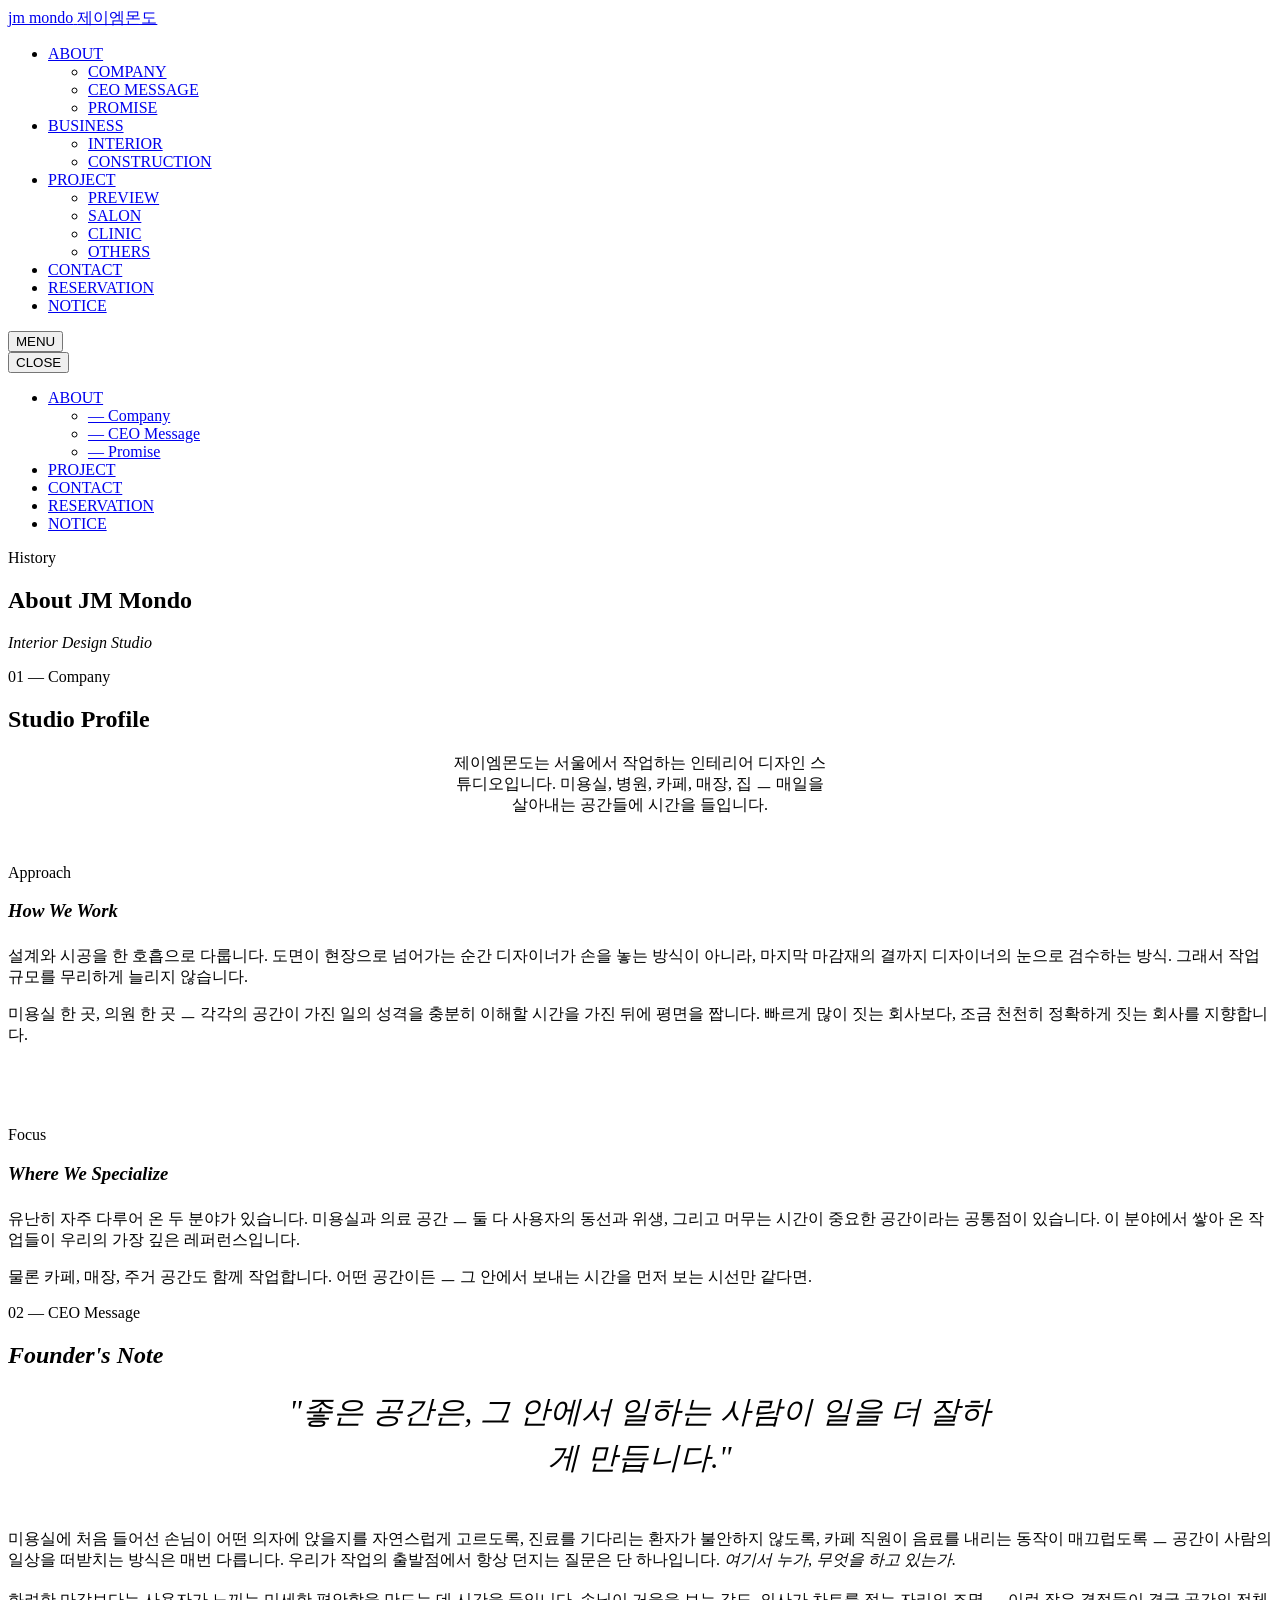
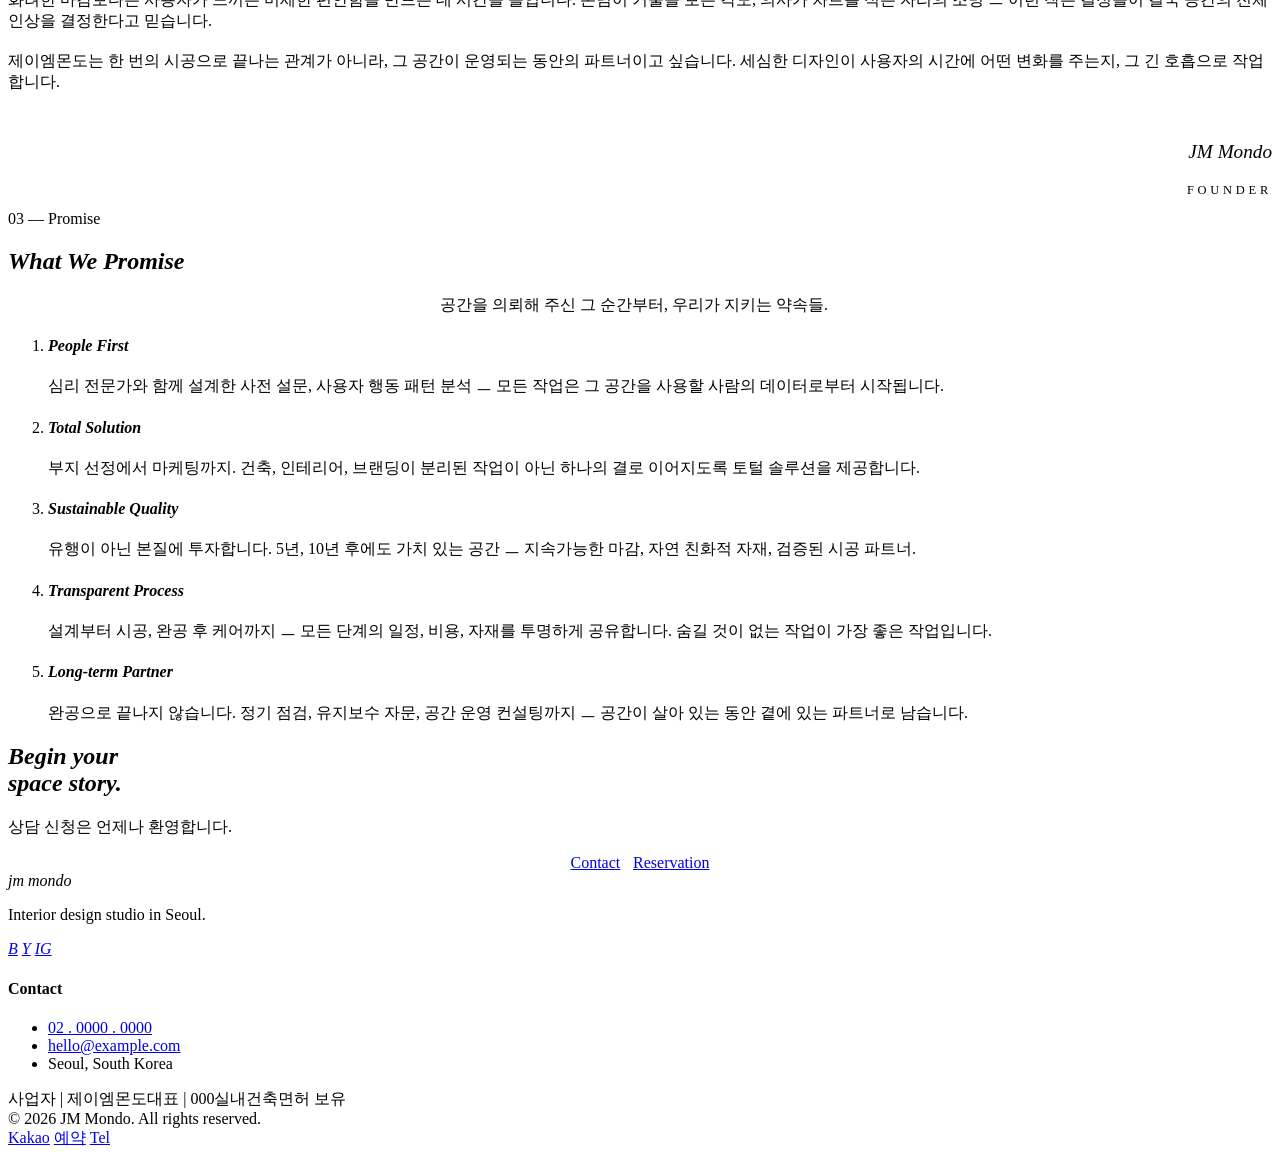
==== about.html @ fde7090d "Add files via upload" ====
<!DOCTYPE html>
<html lang="ko">
<head>
  <meta charset="UTF-8" />
  <meta name="viewport" content="width=device-width, initial-scale=1.0" />
  <title>About — 제이엠몬도 (JM Mondo)</title>
  <meta name="description" content="제이엠몬도는 사람을 위한 공간, 지속가능한 건축을 지향하는 공간 디자인 & 건축 기업입니다." />
  <link rel="preconnect" href="https://fonts.googleapis.com" />
  <link rel="preconnect" href="https://fonts.gstatic.com" crossorigin />
  <link href="https://fonts.googleapis.com/css2?family=Cormorant+Garamond:ital,wght@0,400;0,500;1,400;1,500&family=Noto+Sans+KR:wght@300;400;500;700&family=Noto+Serif+KR:wght@300;400&display=swap" rel="stylesheet" />
  <link rel="stylesheet" href="css/style.css" />
</head>
<body>

  <header class="site-header">
    <div class="nav-inner">
      <a href="index.html" class="brand-mark">
        <span class="brand">jm mondo</span>
        <span class="ko">제이엠몬도</span>
      </a>
      <nav>
        <ul class="nav-list">
          <li><a href="about.html">ABOUT</a>
            <ul class="submenu">
              <li><a href="about.html#company">COMPANY</a></li>
              <li><a href="about.html#ceo-message">CEO MESSAGE</a></li>
              <li><a href="about.html#promise">PROMISE</a></li>
            </ul>
          </li>
          <li><a href="business.html">BUSINESS</a>
            <ul class="submenu">
              <li><a href="business.html#interior">INTERIOR</a></li>
              <li><a href="business.html#construction">CONSTRUCTION</a></li>
            </ul>
          </li>
          <li><a href="project.html">PROJECT</a>
            <ul class="submenu">
              <li><a href="project.html#all">PREVIEW</a></li>
              <li><a href="project.html#salon">SALON</a></li>
              <li><a href="project.html#clinic">CLINIC</a></li>
              <li><a href="project.html#others">OTHERS</a></li>
            </ul>
          </li>
          <li><a href="contact.html">CONTACT</a></li>
          <li><a href="reservation.html">RESERVATION</a></li>
          <li><a href="notice.html">NOTICE</a></li>
        </ul>
      </nav>
      <button class="menu-trigger" aria-label="메뉴 열기"><span>MENU</span><span class="bars" aria-hidden="true"><span></span><span></span></span></button>
    </div>
  </header>

  <div class="drawer-overlay"></div>
  <aside class="mobile-drawer">
    <button class="drawer-close">CLOSE</button>
    <ul class="drawer-list">
      <li><a href="about.html">ABOUT</a><ul class="sub-list"><li><a href="about.html#company">— Company</a></li><li><a href="about.html#ceo-message">— CEO Message</a></li><li><a href="about.html#promise">— Promise</a></li></ul></li>
      <li><a href="project.html">PROJECT</a></li>
      <li><a href="contact.html">CONTACT</a></li>
      <li><a href="reservation.html">RESERVATION</a></li>
      <li><a href="notice.html">NOTICE</a></li>
    </ul>
  </aside>

  <!-- ========== PAGE HERO ========== -->
  <section class="page-hero">
    <div class="container-narrow">
      <span class="eyebrow reveal">History</span>
      <h1 class="h-display reveal">About JM Mondo</h1>
      <p class="body-en reveal"><em>Interior Design Studio</em></p>
    </div>
  </section>

  <!-- ========== COMPANY ========== -->
  <section id="company">
    <div class="container-narrow">
      <div class="section-head">
        <span class="eyebrow reveal">01 — Company</span>
        <h2 class="h-section reveal">Studio Profile</h2>
      </div>

      <p class="body-kr reveal" style="text-align:center; max-width:48ch; margin:0 auto 3rem;">
        제이엠몬도는 서울에서 작업하는 인테리어 디자인 스튜디오입니다. 미용실, 병원, 카페, 매장, 집 ㅡ 매일을 살아내는 공간들에 시간을 들입니다.
      </p>

      <div class="reveal" style="margin-top:3rem;">
        <span class="eyebrow" style="display:block; margin-bottom:1rem;">Approach</span>
        <h3 class="h-section" style="margin-bottom:1.5rem;"><em>How We Work</em></h3>
        <p class="body-kr">설계와 시공을 한 호흡으로 다룹니다. 도면이 현장으로 넘어가는 순간 디자이너가 손을 놓는 방식이 아니라, 마지막 마감재의 결까지 디자이너의 눈으로 검수하는 방식. 그래서 작업 규모를 무리하게 늘리지 않습니다.</p>
        <p class="body-kr" style="margin-top:1rem;">미용실 한 곳, 의원 한 곳 ㅡ 각각의 공간이 가진 일의 성격을 충분히 이해할 시간을 가진 뒤에 평면을 짭니다. 빠르게 많이 짓는 회사보다, 조금 천천히 정확하게 짓는 회사를 지향합니다.</p>
      </div>

      <div class="reveal" style="margin-top:5rem;">
        <span class="eyebrow" style="display:block; margin-bottom:1rem;">Focus</span>
        <h3 class="h-section" style="margin-bottom:1.5rem;"><em>Where We Specialize</em></h3>
        <p class="body-kr">유난히 자주 다루어 온 두 분야가 있습니다. 미용실과 의료 공간 ㅡ 둘 다 사용자의 동선과 위생, 그리고 머무는 시간이 중요한 공간이라는 공통점이 있습니다. 이 분야에서 쌓아 온 작업들이 우리의 가장 깊은 레퍼런스입니다.</p>
        <p class="body-kr" style="margin-top:1rem;">물론 카페, 매장, 주거 공간도 함께 작업합니다. 어떤 공간이든 ㅡ 그 안에서 보내는 시간을 먼저 보는 시선만 같다면.</p>
      </div>
    </div>
  </section>

  <!-- ========== CEO MESSAGE ========== -->
  <section id="ceo-message" style="background:var(--bg-alt);">
    <div class="container-narrow">
      <div class="section-head">
        <span class="eyebrow reveal">02 — CEO Message</span>
        <h2 class="h-section reveal"><em>Founder's Note</em></h2>
      </div>

      <div class="reveal" style="text-align:center;">
        <blockquote style="font-family:var(--font-display); font-style:italic; font-size:clamp(1.4rem, 2.4vw, 2rem); line-height:1.5; max-width:46ch; margin:0 auto 2rem; color:var(--text);">
          "좋은 공간은, 그 안에서 일하는 사람이 일을 더 잘하게 만듭니다."
        </blockquote>
        <div class="divider"></div>
      </div>

      <p class="body-kr reveal" style="margin-top:3rem;">
        미용실에 처음 들어선 손님이 어떤 의자에 앉을지를 자연스럽게 고르도록, 진료를 기다리는 환자가 불안하지 않도록, 카페 직원이 음료를 내리는 동작이 매끄럽도록 ㅡ 공간이 사람의 일상을 떠받치는 방식은 매번 다릅니다. 우리가 작업의 출발점에서 항상 던지는 질문은 단 하나입니다. <em>여기서 누가, 무엇을 하고 있는가.</em>
      </p>
      <p class="body-kr reveal" style="margin-top:1.2rem;">
        화려한 마감보다는 사용자가 느끼는 미세한 편안함을 만드는 데 시간을 들입니다. 손님이 거울을 보는 각도, 의사가 차트를 적는 자리의 조명 ㅡ 이런 작은 결정들이 결국 공간의 전체 인상을 결정한다고 믿습니다.
      </p>
      <p class="body-kr reveal" style="margin-top:1.2rem;">
        제이엠몬도는 한 번의 시공으로 끝나는 관계가 아니라, 그 공간이 운영되는 동안의 파트너이고 싶습니다. 세심한 디자인이 사용자의 시간에 어떤 변화를 주는지, 그 긴 호흡으로 작업합니다.
      </p>

      <div class="reveal" style="margin-top:3rem; text-align:right;">
        <p style="font-family:var(--font-display); font-style:italic; font-size:1.2rem; color:var(--text);"><em>JM Mondo</em></p>
        <p style="font-size:0.78rem; letter-spacing:0.3em; text-transform:uppercase; color:var(--text-muted); margin-top:0.4rem;">Founder</p>
      </div>
    </div>
  </section>

  <!-- ========== PROMISE ========== -->
  <section id="promise">
    <div class="container-narrow">
      <div class="section-head">
        <span class="eyebrow reveal">03 — Promise</span>
        <h2 class="h-section reveal"><em>What We Promise</em></h2>
        <p class="body-kr reveal" style="max-width:50ch; margin:1rem auto 0;">
          공간을 의뢰해 주신 그 순간부터, 우리가 지키는 약속들.
        </p>
      </div>

      <ol class="process-list">
        <li class="reveal">
          <div>
            <h4><em>People First</em></h4>
            <p>심리 전문가와 함께 설계한 사전 설문, 사용자 행동 패턴 분석 ㅡ 모든 작업은 그 공간을 사용할 사람의 데이터로부터 시작됩니다.</p>
          </div>
        </li>
        <li class="reveal">
          <div>
            <h4><em>Total Solution</em></h4>
            <p>부지 선정에서 마케팅까지. 건축, 인테리어, 브랜딩이 분리된 작업이 아닌 하나의 결로 이어지도록 토털 솔루션을 제공합니다.</p>
          </div>
        </li>
        <li class="reveal">
          <div>
            <h4><em>Sustainable Quality</em></h4>
            <p>유행이 아닌 본질에 투자합니다. 5년, 10년 후에도 가치 있는 공간 ㅡ 지속가능한 마감, 자연 친화적 자재, 검증된 시공 파트너.</p>
          </div>
        </li>
        <li class="reveal">
          <div>
            <h4><em>Transparent Process</em></h4>
            <p>설계부터 시공, 완공 후 케어까지 ㅡ 모든 단계의 일정, 비용, 자재를 투명하게 공유합니다. 숨길 것이 없는 작업이 가장 좋은 작업입니다.</p>
          </div>
        </li>
        <li class="reveal">
          <div>
            <h4><em>Long-term Partner</em></h4>
            <p>완공으로 끝나지 않습니다. 정기 점검, 유지보수 자문, 공간 운영 컨설팅까지 ㅡ 공간이 살아 있는 동안 곁에 있는 파트너로 남습니다.</p>
          </div>
        </li>
      </ol>
    </div>
  </section>

  <!-- ========== CTA ========== -->
  <section class="cta-banner">
    <div class="container">
      <h2 class="h-display"><em>Begin your<br/>space story.</em></h2>
      <p class="body-kr">상담 신청은 언제나 환영합니다.</p>
      <div style="display:flex; gap:0.8rem; flex-wrap:wrap; justify-content:center;">
        <a href="contact.html" class="cta-button">Contact</a>
        <a href="reservation.html" class="cta-button">Reservation</a>
      </div>
    </div>
  </section>

  <!-- ========== FOOTER ========== -->
  <footer class="site-footer">
    <div class="container">
      <div class="footer-grid">
        <div class="footer-brand">
          <span class="brand"><em>jm mondo</em></span>
          <p class="tagline">Interior design studio in Seoul.</p>
          <div class="footer-social">
            <a href="#" aria-label="blog"><em>B</em></a>
            <a href="#" aria-label="youtube"><em>Y</em></a>
            <a href="#" aria-label="instagram"><em>IG</em></a>
          </div>
        </div>
        <div class="footer-col"><h4>Contact</h4><ul><li><a href="tel:0212345678">02 . 0000 . 0000</a></li><li><a href="mailto:hello@example.com">hello@example.com</a></li><li><span>Seoul, South Korea</span></li></ul></div>
      </div>
      <div class="footer-meta">
        <div class="biz"><span>사업자 | 제이엠몬도</span><span>대표 | 000</span><span>실내건축면허 보유</span></div>
        <div>© 2026 JM Mondo. All rights reserved.</div>
      </div>
    </div>
  </footer>

  <div class="side-actions">
    <a href="#" class="side-action kakao"><span>Kakao</span></a>
    <a href="reservation.html" class="side-action"><span>예약</span></a>
    <a href="tel:0212345678" class="side-action"><span>Tel</span></a>
  </div>

  <script src="js/main.js"></script>
</body>
</html>
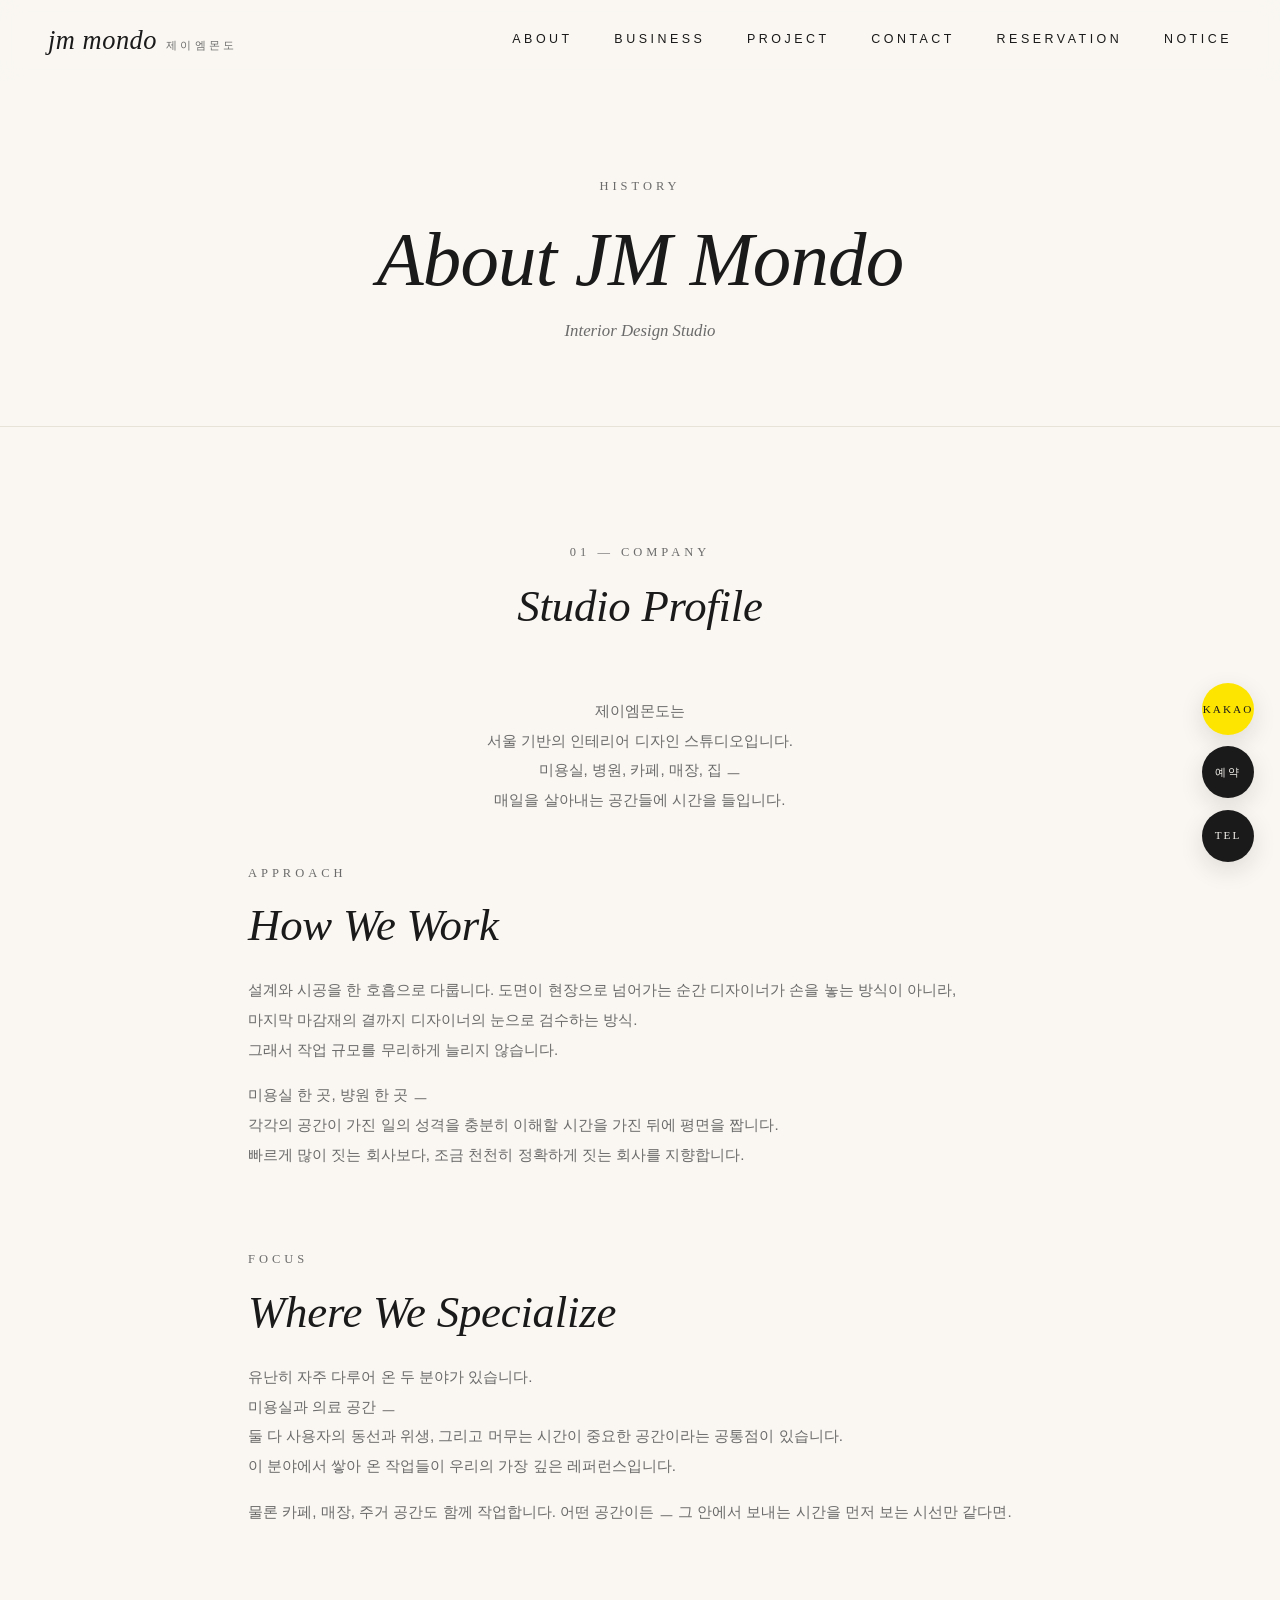
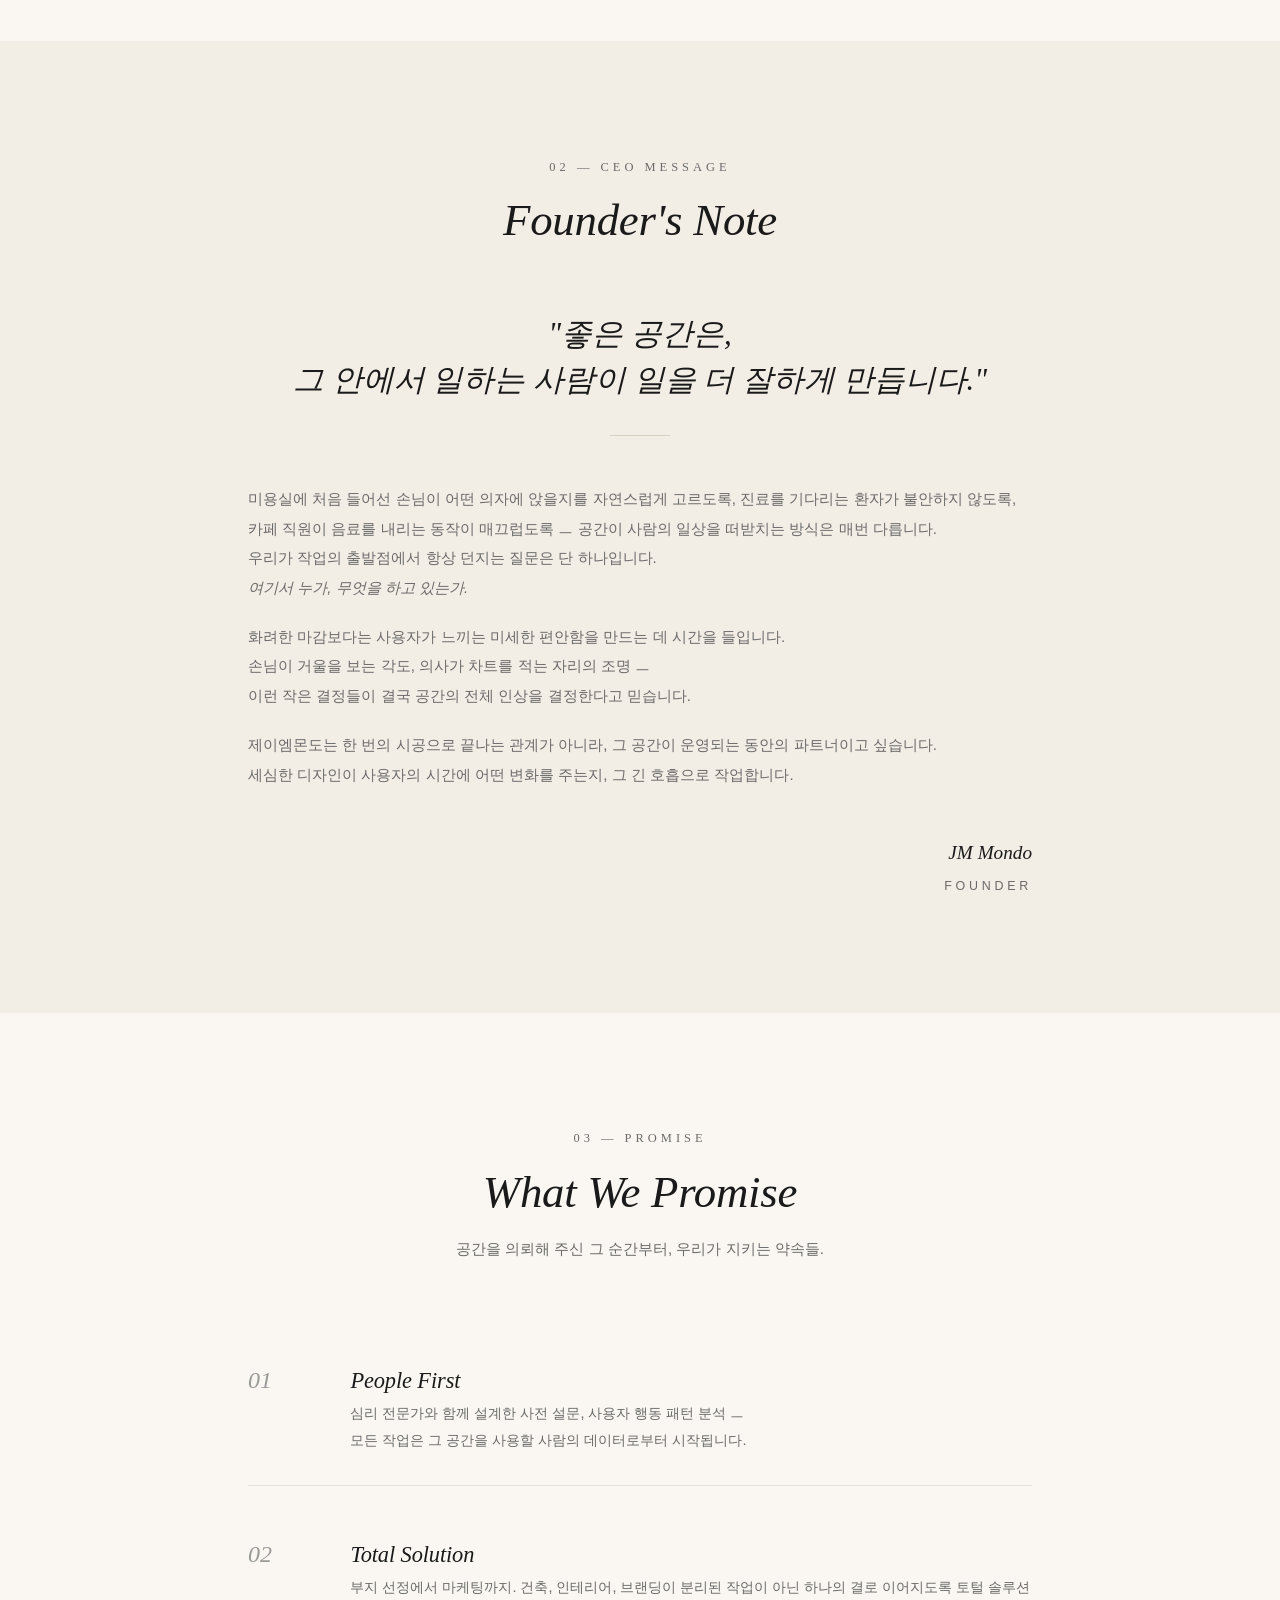
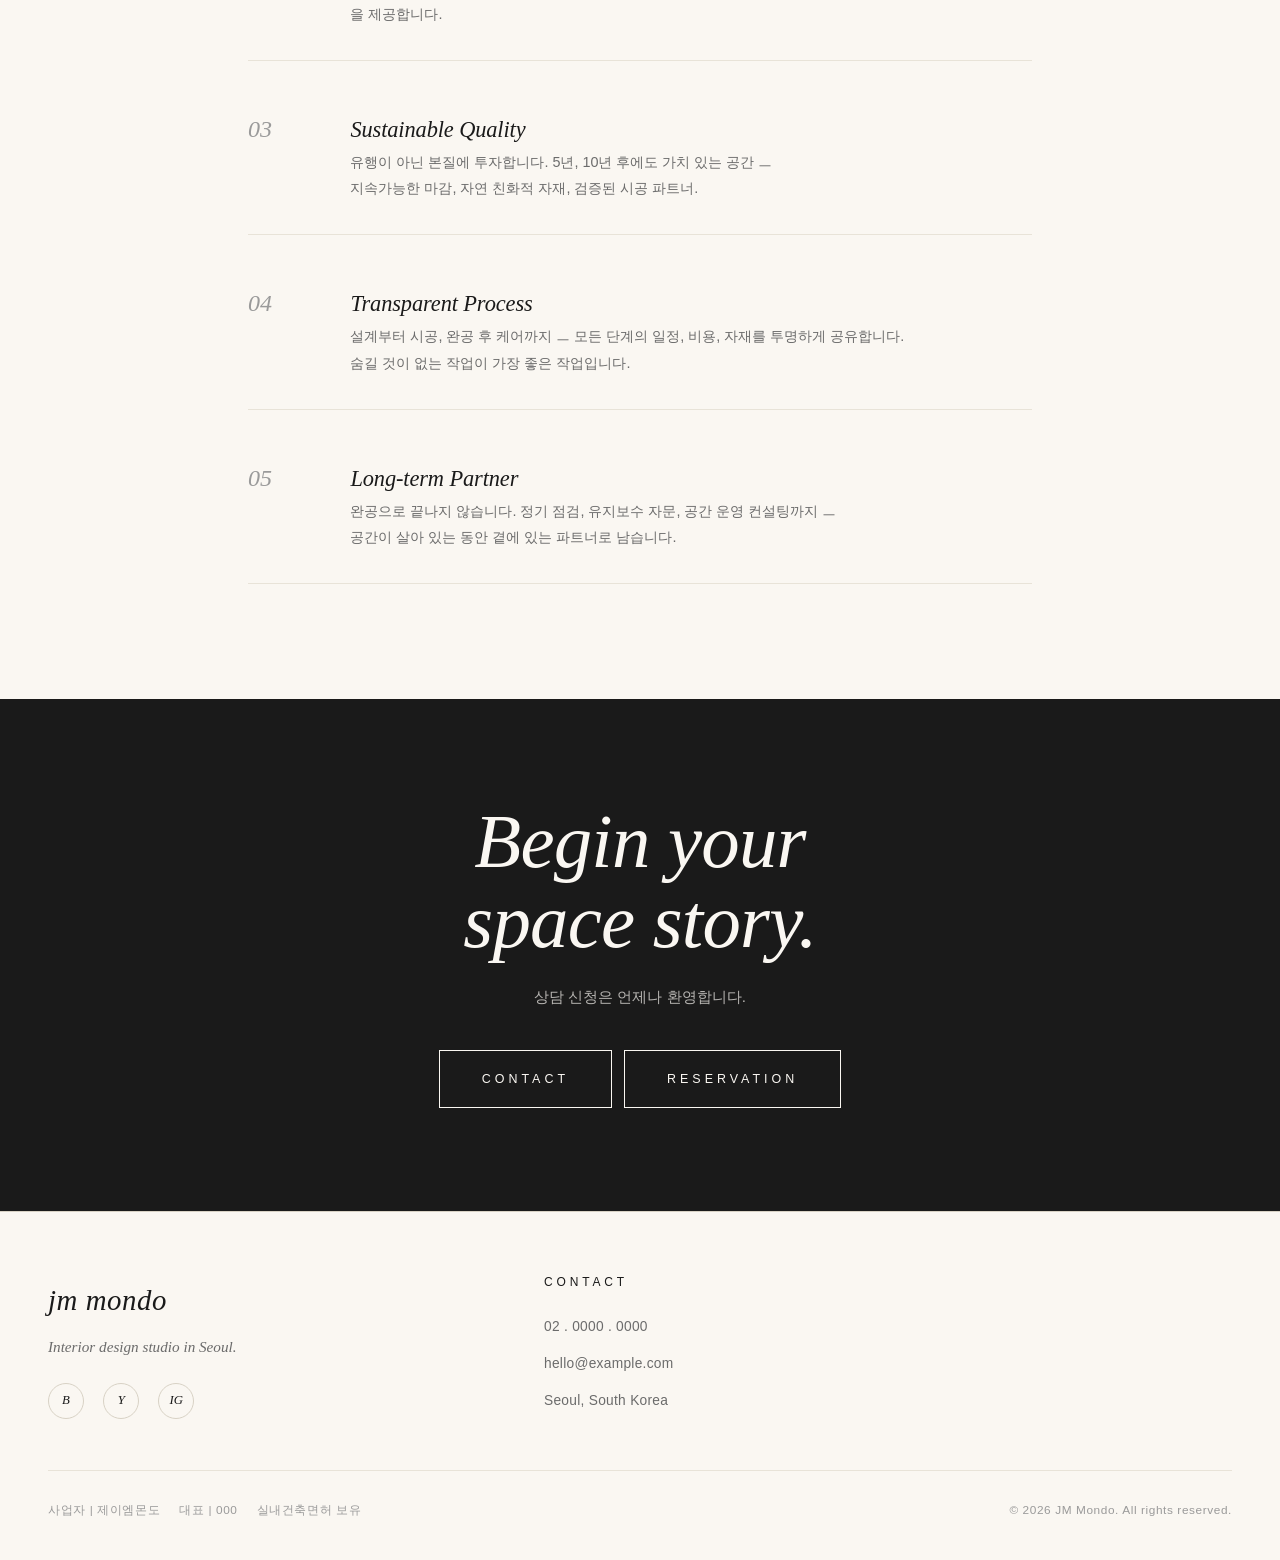
==== commit 7da0f212: "Update about.html" ====
--- a/about.html
+++ b/about.html
@@ -80,20 +80,20 @@
       </div>
 
       <p class="body-kr reveal" style="text-align:center; max-width:48ch; margin:0 auto 3rem;">
-        제이엠몬도는 서울에서 작업하는 인테리어 디자인 스튜디오입니다. 미용실, 병원, 카페, 매장, 집 ㅡ 매일을 살아내는 공간들에 시간을 들입니다.
+        제이엠몬도는<br>서울 기반의 인테리어 디자인 스튜디오입니다.<br>미용실, 병원, 카페, 매장, 집 ㅡ<br>매일을 살아내는 공간들에 시간을 들입니다.
       </p>
 
       <div class="reveal" style="margin-top:3rem;">
         <span class="eyebrow" style="display:block; margin-bottom:1rem;">Approach</span>
         <h3 class="h-section" style="margin-bottom:1.5rem;"><em>How We Work</em></h3>
-        <p class="body-kr">설계와 시공을 한 호흡으로 다룹니다. 도면이 현장으로 넘어가는 순간 디자이너가 손을 놓는 방식이 아니라, 마지막 마감재의 결까지 디자이너의 눈으로 검수하는 방식. 그래서 작업 규모를 무리하게 늘리지 않습니다.</p>
-        <p class="body-kr" style="margin-top:1rem;">미용실 한 곳, 의원 한 곳 ㅡ 각각의 공간이 가진 일의 성격을 충분히 이해할 시간을 가진 뒤에 평면을 짭니다. 빠르게 많이 짓는 회사보다, 조금 천천히 정확하게 짓는 회사를 지향합니다.</p>
+        <p class="body-kr">설계와 시공을 한 호흡으로 다룹니다. 도면이 현장으로 넘어가는 순간 디자이너가 손을 놓는 방식이 아니라,<br>마지막 마감재의 결까지 디자이너의 눈으로 검수하는 방식.<br>그래서 작업 규모를 무리하게 늘리지 않습니다.</p>
+        <p class="body-kr" style="margin-top:1rem;">미용실 한 곳, 뱡원 한 곳 ㅡ<br>각각의 공간이 가진 일의 성격을 충분히 이해할 시간을 가진 뒤에 평면을 짭니다.<br>빠르게 많이 짓는 회사보다, 조금 천천히 정확하게 짓는 회사를 지향합니다.</p>
       </div>
 
       <div class="reveal" style="margin-top:5rem;">
         <span class="eyebrow" style="display:block; margin-bottom:1rem;">Focus</span>
         <h3 class="h-section" style="margin-bottom:1.5rem;"><em>Where We Specialize</em></h3>
-        <p class="body-kr">유난히 자주 다루어 온 두 분야가 있습니다. 미용실과 의료 공간 ㅡ 둘 다 사용자의 동선과 위생, 그리고 머무는 시간이 중요한 공간이라는 공통점이 있습니다. 이 분야에서 쌓아 온 작업들이 우리의 가장 깊은 레퍼런스입니다.</p>
+        <p class="body-kr">유난히 자주 다루어 온 두 분야가 있습니다.<br>미용실과 의료 공간 ㅡ<br>둘 다 사용자의 동선과 위생, 그리고 머무는 시간이 중요한 공간이라는 공통점이 있습니다.<br>이 분야에서 쌓아 온 작업들이 우리의 가장 깊은 레퍼런스입니다.</p>
         <p class="body-kr" style="margin-top:1rem;">물론 카페, 매장, 주거 공간도 함께 작업합니다. 어떤 공간이든 ㅡ 그 안에서 보내는 시간을 먼저 보는 시선만 같다면.</p>
       </div>
     </div>
@@ -109,19 +109,19 @@
 
       <div class="reveal" style="text-align:center;">
         <blockquote style="font-family:var(--font-display); font-style:italic; font-size:clamp(1.4rem, 2.4vw, 2rem); line-height:1.5; max-width:46ch; margin:0 auto 2rem; color:var(--text);">
-          "좋은 공간은, 그 안에서 일하는 사람이 일을 더 잘하게 만듭니다."
+          "좋은 공간은,<br>그 안에서 일하는 사람이 일을 더 잘하게 만듭니다."
         </blockquote>
         <div class="divider"></div>
       </div>
 
       <p class="body-kr reveal" style="margin-top:3rem;">
-        미용실에 처음 들어선 손님이 어떤 의자에 앉을지를 자연스럽게 고르도록, 진료를 기다리는 환자가 불안하지 않도록, 카페 직원이 음료를 내리는 동작이 매끄럽도록 ㅡ 공간이 사람의 일상을 떠받치는 방식은 매번 다릅니다. 우리가 작업의 출발점에서 항상 던지는 질문은 단 하나입니다. <em>여기서 누가, 무엇을 하고 있는가.</em>
+        미용실에 처음 들어선 손님이 어떤 의자에 앉을지를 자연스럽게 고르도록, 진료를 기다리는 환자가 불안하지 않도록, 카페 직원이 음료를 내리는 동작이 매끄럽도록 ㅡ 공간이 사람의 일상을 떠받치는 방식은 매번 다릅니다.<br>우리가 작업의 출발점에서 항상 던지는 질문은 단 하나입니다.<br><em>여기서 누가, 무엇을 하고 있는가.</em>
       </p>
       <p class="body-kr reveal" style="margin-top:1.2rem;">
-        화려한 마감보다는 사용자가 느끼는 미세한 편안함을 만드는 데 시간을 들입니다. 손님이 거울을 보는 각도, 의사가 차트를 적는 자리의 조명 ㅡ 이런 작은 결정들이 결국 공간의 전체 인상을 결정한다고 믿습니다.
+        화려한 마감보다는 사용자가 느끼는 미세한 편안함을 만드는 데 시간을 들입니다.<br>손님이 거울을 보는 각도, 의사가 차트를 적는 자리의 조명 ㅡ<br>이런 작은 결정들이 결국 공간의 전체 인상을 결정한다고 믿습니다.
       </p>
       <p class="body-kr reveal" style="margin-top:1.2rem;">
-        제이엠몬도는 한 번의 시공으로 끝나는 관계가 아니라, 그 공간이 운영되는 동안의 파트너이고 싶습니다. 세심한 디자인이 사용자의 시간에 어떤 변화를 주는지, 그 긴 호흡으로 작업합니다.
+        제이엠몬도는 한 번의 시공으로 끝나는 관계가 아니라, 그 공간이 운영되는 동안의 파트너이고 싶습니다.<br>세심한 디자인이 사용자의 시간에 어떤 변화를 주는지, 그 긴 호흡으로 작업합니다.
       </p>
 
       <div class="reveal" style="margin-top:3rem; text-align:right;">
@@ -146,7 +146,7 @@
         <li class="reveal">
           <div>
             <h4><em>People First</em></h4>
-            <p>심리 전문가와 함께 설계한 사전 설문, 사용자 행동 패턴 분석 ㅡ 모든 작업은 그 공간을 사용할 사람의 데이터로부터 시작됩니다.</p>
+            <p>심리 전문가와 함께 설계한 사전 설문, 사용자 행동 패턴 분석 ㅡ<br>모든 작업은 그 공간을 사용할 사람의 데이터로부터 시작됩니다.</p>
           </div>
         </li>
         <li class="reveal">
@@ -158,19 +158,19 @@
         <li class="reveal">
           <div>
             <h4><em>Sustainable Quality</em></h4>
-            <p>유행이 아닌 본질에 투자합니다. 5년, 10년 후에도 가치 있는 공간 ㅡ 지속가능한 마감, 자연 친화적 자재, 검증된 시공 파트너.</p>
+            <p>유행이 아닌 본질에 투자합니다. 5년, 10년 후에도 가치 있는 공간 ㅡ<br>지속가능한 마감, 자연 친화적 자재, 검증된 시공 파트너.</p>
           </div>
         </li>
         <li class="reveal">
           <div>
             <h4><em>Transparent Process</em></h4>
-            <p>설계부터 시공, 완공 후 케어까지 ㅡ 모든 단계의 일정, 비용, 자재를 투명하게 공유합니다. 숨길 것이 없는 작업이 가장 좋은 작업입니다.</p>
+            <p>설계부터 시공, 완공 후 케어까지 ㅡ 모든 단계의 일정, 비용, 자재를 투명하게 공유합니다.<br>숨길 것이 없는 작업이 가장 좋은 작업입니다.</p>
           </div>
         </li>
         <li class="reveal">
           <div>
             <h4><em>Long-term Partner</em></h4>
-            <p>완공으로 끝나지 않습니다. 정기 점검, 유지보수 자문, 공간 운영 컨설팅까지 ㅡ 공간이 살아 있는 동안 곁에 있는 파트너로 남습니다.</p>
+            <p>완공으로 끝나지 않습니다. 정기 점검, 유지보수 자문, 공간 운영 컨설팅까지 ㅡ<br>공간이 살아 있는 동안 곁에 있는 파트너로 남습니다.</p>
           </div>
         </li>
       </ol>
--- a/css/style.css
+++ b/css/style.css
@@ -0,0 +1,1273 @@
+/* ============================================
+   THE CONA CLONE - Editorial Minimalism
+   Architecture & Interior Design Firm
+   ============================================ */
+
+/* --- Reset & Base --- */
+*, *::before, *::after {
+  box-sizing: border-box;
+  margin: 0;
+  padding: 0;
+}
+
+:root {
+  /* Color */
+  --bg: #faf7f2;
+  --bg-alt: #f3eee5;
+  --bg-deep: #ebe4d6;
+  --text: #1a1a1a;
+  --text-muted: #6b6b6b;
+  --text-soft: #9a9a9a;
+  --line: #d8d2c5;
+  --line-soft: #e8e3d8;
+  --accent: #2a2a2a;
+  --white: #ffffff;
+
+  /* Typography */
+  --font-display: 'Cormorant Garamond', 'Noto Serif KR', serif;
+  --font-body: 'Noto Sans KR', -apple-system, BlinkMacSystemFont, sans-serif;
+
+  /* Layout */
+  --max-w: 1280px;
+  --pad-x: clamp(1.25rem, 4vw, 3rem);
+
+  /* Motion */
+  --ease: cubic-bezier(0.22, 0.61, 0.36, 1);
+  --ease-out: cubic-bezier(0.16, 1, 0.3, 1);
+}
+
+html {
+  scroll-behavior: smooth;
+  font-size: 16px;
+}
+
+body {
+  background: var(--bg);
+  color: var(--text);
+  font-family: var(--font-body);
+  font-weight: 300;
+  line-height: 1.7;
+  -webkit-font-smoothing: antialiased;
+  -moz-osx-font-smoothing: grayscale;
+  overflow-x: hidden;
+}
+
+img {
+  max-width: 100%;
+  height: auto;
+  display: block;
+}
+
+a {
+  color: inherit;
+  text-decoration: none;
+  transition: opacity 0.3s var(--ease);
+}
+
+a:hover {
+  opacity: 0.6;
+}
+
+button {
+  font-family: inherit;
+  cursor: pointer;
+  border: none;
+  background: none;
+  color: inherit;
+}
+
+/* --- Typography Utilities --- */
+.display {
+  font-family: var(--font-display);
+  font-weight: 400;
+}
+
+.italic {
+  font-style: italic;
+}
+
+.uppercase {
+  text-transform: uppercase;
+  letter-spacing: 0.18em;
+}
+
+.eyebrow {
+  font-family: var(--font-display);
+  font-size: 0.78rem;
+  letter-spacing: 0.32em;
+  text-transform: uppercase;
+  color: var(--text-muted);
+  font-weight: 400;
+}
+
+h1, h2, h3, h4 {
+  font-family: var(--font-display);
+  font-weight: 400;
+  line-height: 1.15;
+  letter-spacing: -0.005em;
+}
+
+.h-display {
+  font-family: var(--font-display);
+  font-style: italic;
+  font-size: clamp(2.5rem, 6vw, 5.5rem);
+  font-weight: 400;
+  line-height: 1.05;
+  letter-spacing: -0.01em;
+}
+
+.h-section {
+  font-family: var(--font-display);
+  font-size: clamp(1.8rem, 3.5vw, 3rem);
+  font-style: italic;
+  font-weight: 400;
+}
+
+.h-sub {
+  font-family: var(--font-display);
+  font-size: 0.85rem;
+  letter-spacing: 0.4em;
+  text-transform: uppercase;
+  font-style: normal;
+  color: var(--text);
+  font-weight: 400;
+}
+
+.body-kr {
+  font-family: var(--font-body);
+  font-size: 0.95rem;
+  line-height: 1.95;
+  color: var(--text-muted);
+  font-weight: 300;
+  word-break: keep-all;
+}
+
+.body-en {
+  font-family: var(--font-display);
+  font-style: italic;
+  font-size: 1.05rem;
+  line-height: 1.75;
+  color: var(--text);
+  font-weight: 400;
+}
+
+/* --- Layout --- */
+.container {
+  max-width: var(--max-w);
+  margin: 0 auto;
+  padding-left: var(--pad-x);
+  padding-right: var(--pad-x);
+}
+
+.container-narrow {
+  max-width: 880px;
+  margin: 0 auto;
+  padding-left: var(--pad-x);
+  padding-right: var(--pad-x);
+}
+
+section {
+  padding: clamp(4rem, 9vw, 8rem) 0;
+}
+
+/* --- Header / Navigation --- */
+.site-header {
+  position: fixed;
+  top: 0;
+  left: 0;
+  right: 0;
+  z-index: 100;
+  background: rgba(250, 247, 242, 0.85);
+  backdrop-filter: blur(12px);
+  -webkit-backdrop-filter: blur(12px);
+  border-bottom: 1px solid transparent;
+  transition: border-color 0.3s var(--ease), background 0.3s var(--ease);
+}
+
+.site-header.scrolled {
+  border-bottom-color: var(--line-soft);
+}
+
+.nav-inner {
+  display: flex;
+  align-items: center;
+  justify-content: space-between;
+  padding: 1.1rem var(--pad-x);
+  max-width: var(--max-w);
+  margin: 0 auto;
+}
+
+.brand {
+  font-family: var(--font-display);
+  font-style: italic;
+  font-size: 1.65rem;
+  letter-spacing: 0.02em;
+  font-weight: 400;
+  color: var(--text);
+}
+
+.brand-mark {
+  display: flex;
+  align-items: baseline;
+  gap: 0.55rem;
+}
+
+.brand-mark .ko {
+  font-family: var(--font-body);
+  font-style: normal;
+  font-size: 0.7rem;
+  letter-spacing: 0.3em;
+  color: var(--text-muted);
+  font-weight: 400;
+  text-transform: uppercase;
+}
+
+/* Desktop nav */
+.nav-list {
+  display: none;
+  list-style: none;
+  gap: 2.6rem;
+}
+
+.nav-list > li {
+  position: relative;
+}
+
+.nav-list > li > a {
+  font-family: var(--font-body);
+  font-size: 0.78rem;
+  letter-spacing: 0.28em;
+  text-transform: uppercase;
+  color: var(--text);
+  font-weight: 400;
+  padding: 0.5rem 0;
+  display: inline-block;
+}
+
+.nav-list .submenu {
+  position: absolute;
+  top: 100%;
+  left: 50%;
+  transform: translateX(-50%) translateY(8px);
+  background: var(--bg);
+  border: 1px solid var(--line-soft);
+  list-style: none;
+  padding: 0.8rem 0;
+  min-width: 180px;
+  opacity: 0;
+  visibility: hidden;
+  transition: all 0.3s var(--ease);
+}
+
+.nav-list > li:hover .submenu {
+  opacity: 1;
+  visibility: visible;
+  transform: translateX(-50%) translateY(0);
+}
+
+.submenu li a {
+  display: block;
+  padding: 0.55rem 1.4rem;
+  font-size: 0.72rem;
+  letter-spacing: 0.22em;
+  text-transform: uppercase;
+  white-space: nowrap;
+  color: var(--text-muted);
+}
+
+.submenu li a:hover {
+  color: var(--text);
+  opacity: 1;
+}
+
+/* Mobile menu trigger */
+.menu-trigger {
+  display: flex;
+  align-items: center;
+  gap: 0.7rem;
+  font-family: var(--font-body);
+  font-size: 0.72rem;
+  letter-spacing: 0.32em;
+  text-transform: uppercase;
+  color: var(--text);
+}
+
+.menu-trigger .bars {
+  display: inline-flex;
+  flex-direction: column;
+  gap: 4px;
+}
+
+.menu-trigger .bars span {
+  display: block;
+  width: 22px;
+  height: 1px;
+  background: var(--text);
+  transition: transform 0.3s var(--ease);
+}
+
+@media (min-width: 1024px) {
+  .nav-list { display: flex; }
+  .menu-trigger { display: none; }
+}
+
+/* Mobile drawer */
+.mobile-drawer {
+  position: fixed;
+  top: 0;
+  right: 0;
+  width: min(86vw, 380px);
+  height: 100vh;
+  background: var(--bg);
+  border-left: 1px solid var(--line-soft);
+  z-index: 200;
+  transform: translateX(100%);
+  transition: transform 0.45s var(--ease-out);
+  overflow-y: auto;
+  padding: 5rem 2.2rem 3rem;
+}
+
+.mobile-drawer.open {
+  transform: translateX(0);
+}
+
+.drawer-close {
+  position: absolute;
+  top: 1.4rem;
+  right: 1.6rem;
+  font-size: 0.72rem;
+  letter-spacing: 0.32em;
+  text-transform: uppercase;
+}
+
+.drawer-list {
+  list-style: none;
+}
+
+.drawer-list > li {
+  border-bottom: 1px solid var(--line-soft);
+}
+
+.drawer-list > li > a {
+  display: block;
+  padding: 1.1rem 0;
+  font-family: var(--font-display);
+  font-style: italic;
+  font-size: 1.5rem;
+  font-weight: 400;
+  color: var(--text);
+}
+
+.drawer-list .sub-list {
+  list-style: none;
+  padding: 0 0 1rem 0;
+  margin: -0.4rem 0 0 0;
+}
+
+.drawer-list .sub-list a {
+  font-family: var(--font-body);
+  font-style: normal;
+  font-size: 0.74rem;
+  letter-spacing: 0.26em;
+  text-transform: uppercase;
+  color: var(--text-muted);
+  padding: 0.45rem 0;
+  display: inline-block;
+}
+
+.drawer-overlay {
+  position: fixed;
+  inset: 0;
+  background: rgba(26, 26, 26, 0.4);
+  z-index: 150;
+  opacity: 0;
+  visibility: hidden;
+  transition: all 0.3s var(--ease);
+}
+
+.drawer-overlay.show {
+  opacity: 1;
+  visibility: visible;
+}
+
+/* --- Hero --- */
+.hero {
+  min-height: 100vh;
+  display: flex;
+  align-items: center;
+  justify-content: center;
+  padding: 8rem 0 4rem;
+  position: relative;
+}
+
+.hero-inner {
+  text-align: center;
+  max-width: 920px;
+}
+
+.hero-mark {
+  font-family: var(--font-display);
+  font-style: italic;
+  font-size: clamp(3rem, 9vw, 7.5rem);
+  font-weight: 400;
+  line-height: 1;
+  letter-spacing: -0.02em;
+  margin-bottom: 1.2rem;
+}
+
+.hero-mark .multiply {
+  display: block;
+  font-style: normal;
+  font-size: 0.18em;
+  letter-spacing: 0.5em;
+  margin-top: 1.4rem;
+  color: var(--text-muted);
+}
+
+.hero-tagline {
+  font-family: var(--font-display);
+  font-style: italic;
+  font-size: 1.25rem;
+  color: var(--text-muted);
+  margin: 1.2rem auto 2rem;
+  max-width: 36ch;
+}
+
+.hero-meta {
+  display: flex;
+  align-items: center;
+  justify-content: center;
+  gap: 1.2rem;
+  font-family: var(--font-display);
+  font-size: 0.78rem;
+  letter-spacing: 0.32em;
+  text-transform: uppercase;
+  color: var(--text-muted);
+  margin-top: 3rem;
+}
+
+.hero-meta::before, .hero-meta::after {
+  content: '';
+  width: 40px;
+  height: 1px;
+  background: var(--line);
+}
+
+.scroll-cue {
+  position: absolute;
+  bottom: 2.5rem;
+  left: 50%;
+  transform: translateX(-50%);
+  font-family: var(--font-display);
+  font-style: italic;
+  font-size: 0.85rem;
+  color: var(--text-muted);
+  letter-spacing: 0.05em;
+  display: flex;
+  flex-direction: column;
+  align-items: center;
+  gap: 0.8rem;
+}
+
+.scroll-cue .line-down {
+  width: 1px;
+  height: 40px;
+  background: var(--line);
+  animation: scrollLine 2.4s ease-in-out infinite;
+  transform-origin: top;
+}
+
+@keyframes scrollLine {
+  0%, 100% { transform: scaleY(0.3); opacity: 0.4; }
+  50% { transform: scaleY(1); opacity: 1; }
+}
+
+/* --- Section components --- */
+.section-head {
+  text-align: center;
+  margin-bottom: clamp(2.5rem, 5vw, 4.5rem);
+}
+
+.section-head .eyebrow {
+  display: block;
+  margin-bottom: 1.1rem;
+}
+
+.section-head .h-section {
+  margin-bottom: 1rem;
+}
+
+.section-head .body-kr {
+  max-width: 60ch;
+  margin: 0 auto;
+}
+
+/* Two column intro layout (used on Home) */
+.intro-grid {
+  display: grid;
+  gap: clamp(2rem, 5vw, 4rem);
+  grid-template-columns: 1fr;
+  align-items: start;
+}
+
+@media (min-width: 880px) {
+  .intro-grid {
+    grid-template-columns: 1fr 1fr;
+  }
+}
+
+.intro-block {
+  border-top: 1px solid var(--line);
+  padding-top: 2rem;
+}
+
+.intro-block .lang-label {
+  font-family: var(--font-display);
+  font-size: 0.72rem;
+  letter-spacing: 0.4em;
+  text-transform: uppercase;
+  color: var(--text-soft);
+  margin-bottom: 1.5rem;
+  display: block;
+}
+
+.intro-block p {
+  margin-bottom: 1rem;
+}
+
+/* --- Identity (C O N A) Block --- */
+.identity-block {
+  border-top: 1px solid var(--line);
+  border-bottom: 1px solid var(--line);
+  padding: 3rem 0;
+  margin: 2rem 0;
+}
+
+.identity-head {
+  font-family: var(--font-display);
+  font-size: 0.85rem;
+  letter-spacing: 0.4em;
+  text-transform: uppercase;
+  color: var(--text-muted);
+  text-align: center;
+  margin-bottom: 2.5rem;
+}
+
+.identity-grid {
+  display: grid;
+  grid-template-columns: 1fr;
+  gap: 1.4rem;
+  max-width: 720px;
+  margin: 0 auto;
+}
+
+@media (min-width: 720px) {
+  .identity-grid {
+    grid-template-columns: repeat(2, 1fr);
+    gap: 2rem 3rem;
+  }
+}
+
+.identity-item {
+  display: flex;
+  align-items: baseline;
+  gap: 1.4rem;
+  padding: 0.6rem 0;
+  border-bottom: 1px solid var(--line-soft);
+}
+
+.identity-item .letter {
+  font-family: var(--font-display);
+  font-style: italic;
+  font-size: 2.4rem;
+  font-weight: 400;
+  line-height: 1;
+  color: var(--text);
+  min-width: 1.2em;
+}
+
+.identity-item .meaning {
+  flex: 1;
+}
+
+.identity-item .meaning-en {
+  font-family: var(--font-display);
+  font-style: italic;
+  font-size: 1.05rem;
+  color: var(--text);
+  display: block;
+}
+
+.identity-item .meaning-kr {
+  font-family: var(--font-body);
+  font-size: 0.82rem;
+  color: var(--text-muted);
+  letter-spacing: 0.05em;
+  margin-top: 0.2rem;
+  font-weight: 300;
+}
+
+/* --- Service preview cards --- */
+.service-grid {
+  display: grid;
+  gap: 1.2rem;
+  grid-template-columns: 1fr;
+}
+
+@media (min-width: 720px) {
+  .service-grid { grid-template-columns: repeat(3, 1fr); gap: 2rem; }
+}
+
+.service-card {
+  background: var(--white);
+  padding: 2.6rem 2rem;
+  border: 1px solid var(--line-soft);
+  position: relative;
+  transition: transform 0.5s var(--ease-out), border-color 0.4s var(--ease);
+  text-align: left;
+}
+
+.service-card:hover {
+  transform: translateY(-4px);
+  border-color: var(--text);
+}
+
+.service-card .num {
+  font-family: var(--font-display);
+  font-style: italic;
+  font-size: 1rem;
+  color: var(--text-soft);
+  margin-bottom: 2rem;
+  display: block;
+}
+
+.service-card .title {
+  font-family: var(--font-display);
+  font-style: italic;
+  font-size: 1.8rem;
+  margin-bottom: 0.4rem;
+  font-weight: 400;
+  line-height: 1.2;
+}
+
+.service-card .title-kr {
+  font-size: 0.78rem;
+  letter-spacing: 0.28em;
+  text-transform: uppercase;
+  color: var(--text-muted);
+  margin-bottom: 1.6rem;
+  display: block;
+}
+
+.service-card .desc {
+  font-size: 0.9rem;
+  color: var(--text-muted);
+  line-height: 1.85;
+  word-break: keep-all;
+}
+
+.service-card .arrow {
+  display: inline-block;
+  margin-top: 1.8rem;
+  font-family: var(--font-display);
+  font-style: italic;
+  font-size: 0.9rem;
+  color: var(--text);
+  letter-spacing: 0.05em;
+}
+
+/* --- Project / Gallery --- */
+.project-filter {
+  display: flex;
+  flex-wrap: wrap;
+  justify-content: center;
+  gap: 0.4rem;
+  margin-bottom: 3rem;
+}
+
+.project-filter button {
+  font-family: var(--font-display);
+  font-size: 0.78rem;
+  letter-spacing: 0.3em;
+  text-transform: uppercase;
+  padding: 0.7rem 1.4rem;
+  color: var(--text-muted);
+  border: 1px solid transparent;
+  transition: all 0.3s var(--ease);
+}
+
+.project-filter button:hover {
+  color: var(--text);
+}
+
+.project-filter button.active {
+  color: var(--text);
+  border-color: var(--text);
+}
+
+.project-grid {
+  display: grid;
+  gap: 1.5rem;
+  grid-template-columns: 1fr;
+}
+
+@media (min-width: 720px) {
+  .project-grid { grid-template-columns: repeat(2, 1fr); gap: 2rem; }
+}
+
+@media (min-width: 1100px) {
+  .project-grid { grid-template-columns: repeat(3, 1fr); }
+}
+
+.project-item {
+  position: relative;
+  overflow: hidden;
+  cursor: pointer;
+}
+
+.project-item .img-wrap {
+  aspect-ratio: 4 / 5;
+  overflow: hidden;
+  background: var(--bg-deep);
+}
+
+.project-item .img-wrap img,
+.project-item .img-wrap .placeholder {
+  width: 100%;
+  height: 100%;
+  object-fit: cover;
+  transition: transform 0.8s var(--ease-out);
+}
+
+.project-item:hover .img-wrap img,
+.project-item:hover .img-wrap .placeholder {
+  transform: scale(1.05);
+}
+
+.project-item .placeholder {
+  display: flex;
+  align-items: center;
+  justify-content: center;
+  font-family: var(--font-display);
+  font-style: italic;
+  font-size: 1.4rem;
+  color: var(--text-soft);
+  background: linear-gradient(135deg, var(--bg-alt), var(--bg-deep));
+}
+
+.project-item .meta {
+  padding: 1.2rem 0;
+  display: flex;
+  justify-content: space-between;
+  align-items: baseline;
+  gap: 1rem;
+  border-bottom: 1px solid var(--line-soft);
+}
+
+.project-item .name {
+  font-family: var(--font-display);
+  font-style: italic;
+  font-size: 1.15rem;
+  color: var(--text);
+  font-weight: 400;
+}
+
+.project-item .cat {
+  font-size: 0.7rem;
+  letter-spacing: 0.28em;
+  text-transform: uppercase;
+  color: var(--text-soft);
+}
+
+/* --- Floating side actions --- */
+.side-actions {
+  position: fixed;
+  right: clamp(1rem, 2vw, 1.6rem);
+  bottom: clamp(1.4rem, 3vw, 2.4rem);
+  display: flex;
+  flex-direction: column;
+  gap: 0.7rem;
+  z-index: 80;
+}
+
+.side-action {
+  width: 52px;
+  height: 52px;
+  border-radius: 50%;
+  background: var(--text);
+  color: var(--bg);
+  display: flex;
+  align-items: center;
+  justify-content: center;
+  font-family: var(--font-display);
+  font-size: 0.7rem;
+  letter-spacing: 0.18em;
+  text-transform: uppercase;
+  text-align: center;
+  line-height: 1.1;
+  font-weight: 500;
+  transition: transform 0.3s var(--ease), background 0.3s var(--ease);
+  box-shadow: 0 8px 24px rgba(26, 26, 26, 0.12);
+}
+
+.side-action:hover {
+  transform: translateY(-3px) scale(1.04);
+  opacity: 1;
+  background: var(--accent);
+}
+
+.side-action.kakao {
+  background: #FEE500;
+  color: #1a1a1a;
+}
+
+.side-action.kakao:hover {
+  background: #FFD600;
+}
+
+/* --- CTA Banner --- */
+.cta-banner {
+  background: var(--text);
+  color: var(--bg);
+  padding: clamp(4rem, 8vw, 7rem) 0;
+  text-align: center;
+}
+
+.cta-banner .h-display {
+  color: var(--bg);
+  margin-bottom: 1.2rem;
+}
+
+.cta-banner .body-kr {
+  color: rgba(250, 247, 242, 0.7);
+  margin-bottom: 2.4rem;
+}
+
+.cta-button {
+  display: inline-block;
+  padding: 1.1rem 2.6rem;
+  border: 1px solid var(--bg);
+  font-family: var(--font-body);
+  font-size: 0.78rem;
+  letter-spacing: 0.32em;
+  text-transform: uppercase;
+  color: var(--bg);
+  transition: all 0.3s var(--ease);
+}
+
+.cta-button:hover {
+  background: var(--bg);
+  color: var(--text);
+  opacity: 1;
+}
+
+.cta-button.dark {
+  border-color: var(--text);
+  color: var(--text);
+}
+
+.cta-button.dark:hover {
+  background: var(--text);
+  color: var(--bg);
+}
+
+/* --- Footer --- */
+.site-footer {
+  border-top: 1px solid var(--line);
+  padding: 4rem 0 2.5rem;
+  background: var(--bg);
+}
+
+.footer-grid {
+  display: grid;
+  gap: 2.5rem;
+  grid-template-columns: 1fr;
+  margin-bottom: 3rem;
+}
+
+@media (min-width: 720px) {
+  .footer-grid {
+    grid-template-columns: 1.4fr 1fr 1fr;
+    gap: 3rem;
+  }
+}
+
+.footer-brand .brand {
+  font-size: 1.8rem;
+  margin-bottom: 0.6rem;
+  display: block;
+}
+
+.footer-brand .tagline {
+  font-family: var(--font-display);
+  font-style: italic;
+  font-size: 0.95rem;
+  color: var(--text-muted);
+  margin-top: 0.6rem;
+}
+
+.footer-col h4 {
+  font-size: 0.75rem;
+  letter-spacing: 0.32em;
+  text-transform: uppercase;
+  font-style: normal;
+  color: var(--text);
+  margin-bottom: 1.4rem;
+  font-weight: 500;
+  font-family: var(--font-body);
+}
+
+.footer-col ul {
+  list-style: none;
+}
+
+.footer-col li {
+  margin-bottom: 0.6rem;
+}
+
+.footer-col a, .footer-col span {
+  font-size: 0.86rem;
+  color: var(--text-muted);
+  letter-spacing: 0.02em;
+}
+
+.footer-meta {
+  border-top: 1px solid var(--line-soft);
+  padding-top: 1.8rem;
+  display: flex;
+  flex-wrap: wrap;
+  gap: 1.4rem;
+  justify-content: space-between;
+  align-items: baseline;
+  font-size: 0.74rem;
+  color: var(--text-soft);
+  letter-spacing: 0.05em;
+}
+
+.footer-meta .biz {
+  display: flex;
+  flex-wrap: wrap;
+  gap: 0.4rem 1.2rem;
+}
+
+.footer-social {
+  display: flex;
+  gap: 1.2rem;
+  margin-top: 1.4rem;
+}
+
+.footer-social a {
+  width: 36px;
+  height: 36px;
+  border: 1px solid var(--line);
+  border-radius: 50%;
+  display: inline-flex;
+  align-items: center;
+  justify-content: center;
+  font-family: var(--font-display);
+  font-style: italic;
+  font-size: 0.8rem;
+  color: var(--text);
+  transition: all 0.3s var(--ease);
+}
+
+.footer-social a:hover {
+  background: var(--text);
+  color: var(--bg);
+  opacity: 1;
+}
+
+/* --- Page hero (sub pages) --- */
+.page-hero {
+  padding: 11rem 0 5rem;
+  text-align: center;
+  border-bottom: 1px solid var(--line-soft);
+}
+
+.page-hero .eyebrow {
+  display: block;
+  margin-bottom: 1.4rem;
+}
+
+.page-hero .h-display {
+  margin-bottom: 1rem;
+}
+
+.page-hero .body-en {
+  color: var(--text-muted);
+}
+
+/* --- Forms --- */
+.form-wrap {
+  max-width: 640px;
+  margin: 0 auto;
+}
+
+.field {
+  margin-bottom: 1.6rem;
+}
+
+.field label {
+  display: block;
+  font-family: var(--font-display);
+  font-size: 0.78rem;
+  letter-spacing: 0.3em;
+  text-transform: uppercase;
+  color: var(--text-muted);
+  margin-bottom: 0.6rem;
+}
+
+.field label .req {
+  color: #b94a3a;
+  margin-left: 0.3rem;
+}
+
+.field input,
+.field textarea,
+.field select {
+  width: 100%;
+  background: transparent;
+  border: none;
+  border-bottom: 1px solid var(--line);
+  padding: 0.8rem 0;
+  font-family: var(--font-body);
+  font-size: 1rem;
+  color: var(--text);
+  font-weight: 300;
+  transition: border-color 0.3s var(--ease);
+}
+
+.field input:focus,
+.field textarea:focus,
+.field select:focus {
+  outline: none;
+  border-bottom-color: var(--text);
+}
+
+.field textarea {
+  resize: vertical;
+  min-height: 140px;
+  line-height: 1.7;
+}
+
+.field-row {
+  display: grid;
+  gap: 1.6rem;
+  grid-template-columns: 1fr;
+}
+
+@media (min-width: 640px) {
+  .field-row { grid-template-columns: 1fr 1fr; }
+}
+
+.submit-btn {
+  display: inline-block;
+  padding: 1.1rem 3rem;
+  background: var(--text);
+  color: var(--bg);
+  font-family: var(--font-body);
+  font-size: 0.78rem;
+  letter-spacing: 0.32em;
+  text-transform: uppercase;
+  border: 1px solid var(--text);
+  margin-top: 1.6rem;
+  transition: all 0.3s var(--ease);
+  cursor: pointer;
+}
+
+.submit-btn:hover {
+  background: transparent;
+  color: var(--text);
+}
+
+/* --- Contact Info Block --- */
+.contact-info {
+  display: grid;
+  gap: 2rem;
+  grid-template-columns: 1fr;
+  margin-top: 4rem;
+  padding-top: 3rem;
+  border-top: 1px solid var(--line);
+}
+
+@media (min-width: 720px) {
+  .contact-info { grid-template-columns: repeat(3, 1fr); }
+}
+
+.contact-info-item .label {
+  font-family: var(--font-display);
+  font-size: 0.78rem;
+  letter-spacing: 0.3em;
+  text-transform: uppercase;
+  color: var(--text-muted);
+  margin-bottom: 0.7rem;
+}
+
+.contact-info-item .value {
+  font-family: var(--font-display);
+  font-style: italic;
+  font-size: 1.15rem;
+  color: var(--text);
+}
+
+.contact-info-item .value-sub {
+  font-size: 0.85rem;
+  color: var(--text-muted);
+  margin-top: 0.4rem;
+  line-height: 1.6;
+}
+
+/* --- Reveal animations --- */
+.reveal {
+  opacity: 0;
+  transform: translateY(28px);
+  transition: opacity 0.9s var(--ease-out), transform 0.9s var(--ease-out);
+  transition-delay: var(--delay, 0ms);
+}
+
+.reveal.in {
+  opacity: 1;
+  transform: translateY(0);
+}
+
+/* --- Utilities --- */
+.text-center { text-align: center; }
+.divider {
+  width: 60px;
+  height: 1px;
+  background: var(--line);
+  margin: 2rem auto;
+}
+
+.divider-vert {
+  width: 1px;
+  height: 60px;
+  background: var(--line);
+  margin: 2rem auto;
+}
+
+/* Embed wrapper for Calendly etc */
+.embed-frame {
+  border: 1px solid var(--line-soft);
+  background: var(--white);
+  padding: 1rem;
+  margin-top: 2rem;
+  min-height: 600px;
+}
+
+.embed-frame iframe {
+  width: 100%;
+  border: none;
+  min-height: 600px;
+}
+
+/* Notice / News list */
+.notice-list {
+  list-style: none;
+  border-top: 1px solid var(--line);
+}
+
+.notice-list li {
+  padding: 1.6rem 0;
+  border-bottom: 1px solid var(--line-soft);
+  display: grid;
+  grid-template-columns: 1fr;
+  gap: 0.6rem;
+}
+
+@media (min-width: 720px) {
+  .notice-list li {
+    grid-template-columns: 100px 1fr 110px;
+    align-items: baseline;
+    gap: 2rem;
+  }
+}
+
+.notice-list .num {
+  font-family: var(--font-display);
+  font-style: italic;
+  color: var(--text-soft);
+  font-size: 0.95rem;
+}
+
+.notice-list .title {
+  font-family: var(--font-display);
+  font-style: italic;
+  font-size: 1.1rem;
+  color: var(--text);
+}
+
+.notice-list .date {
+  font-size: 0.78rem;
+  color: var(--text-soft);
+  letter-spacing: 0.1em;
+}
+
+/* Process steps */
+.process-list {
+  list-style: none;
+  counter-reset: step;
+  display: grid;
+  gap: 1rem;
+}
+
+.process-list li {
+  display: grid;
+  grid-template-columns: 80px 1fr;
+  gap: 1.4rem;
+  padding: 2rem 0;
+  border-bottom: 1px solid var(--line-soft);
+  align-items: baseline;
+}
+
+.process-list li::before {
+  counter-increment: step;
+  content: counter(step, decimal-leading-zero);
+  font-family: var(--font-display);
+  font-style: italic;
+  font-size: 1.5rem;
+  color: var(--text-soft);
+}
+
+.process-list h4 {
+  font-family: var(--font-display);
+  font-style: italic;
+  font-size: 1.4rem;
+  margin-bottom: 0.4rem;
+  font-weight: 400;
+}
+
+.process-list p {
+  font-size: 0.9rem;
+  color: var(--text-muted);
+  line-height: 1.85;
+}
+
+/* Image quote / banner */
+.editorial-banner {
+  background: var(--bg-alt);
+  padding: clamp(4rem, 8vw, 7rem) 0;
+  text-align: center;
+}
+
+.editorial-banner blockquote {
+  font-family: var(--font-display);
+  font-style: italic;
+  font-size: clamp(1.4rem, 2.6vw, 2.2rem);
+  line-height: 1.4;
+  max-width: 50ch;
+  margin: 0 auto;
+  color: var(--text);
+  font-weight: 400;
+}
+
+.editorial-banner cite {
+  display: block;
+  margin-top: 2rem;
+  font-family: var(--font-body);
+  font-style: normal;
+  font-size: 0.78rem;
+  letter-spacing: 0.32em;
+  text-transform: uppercase;
+  color: var(--text-muted);
+}
